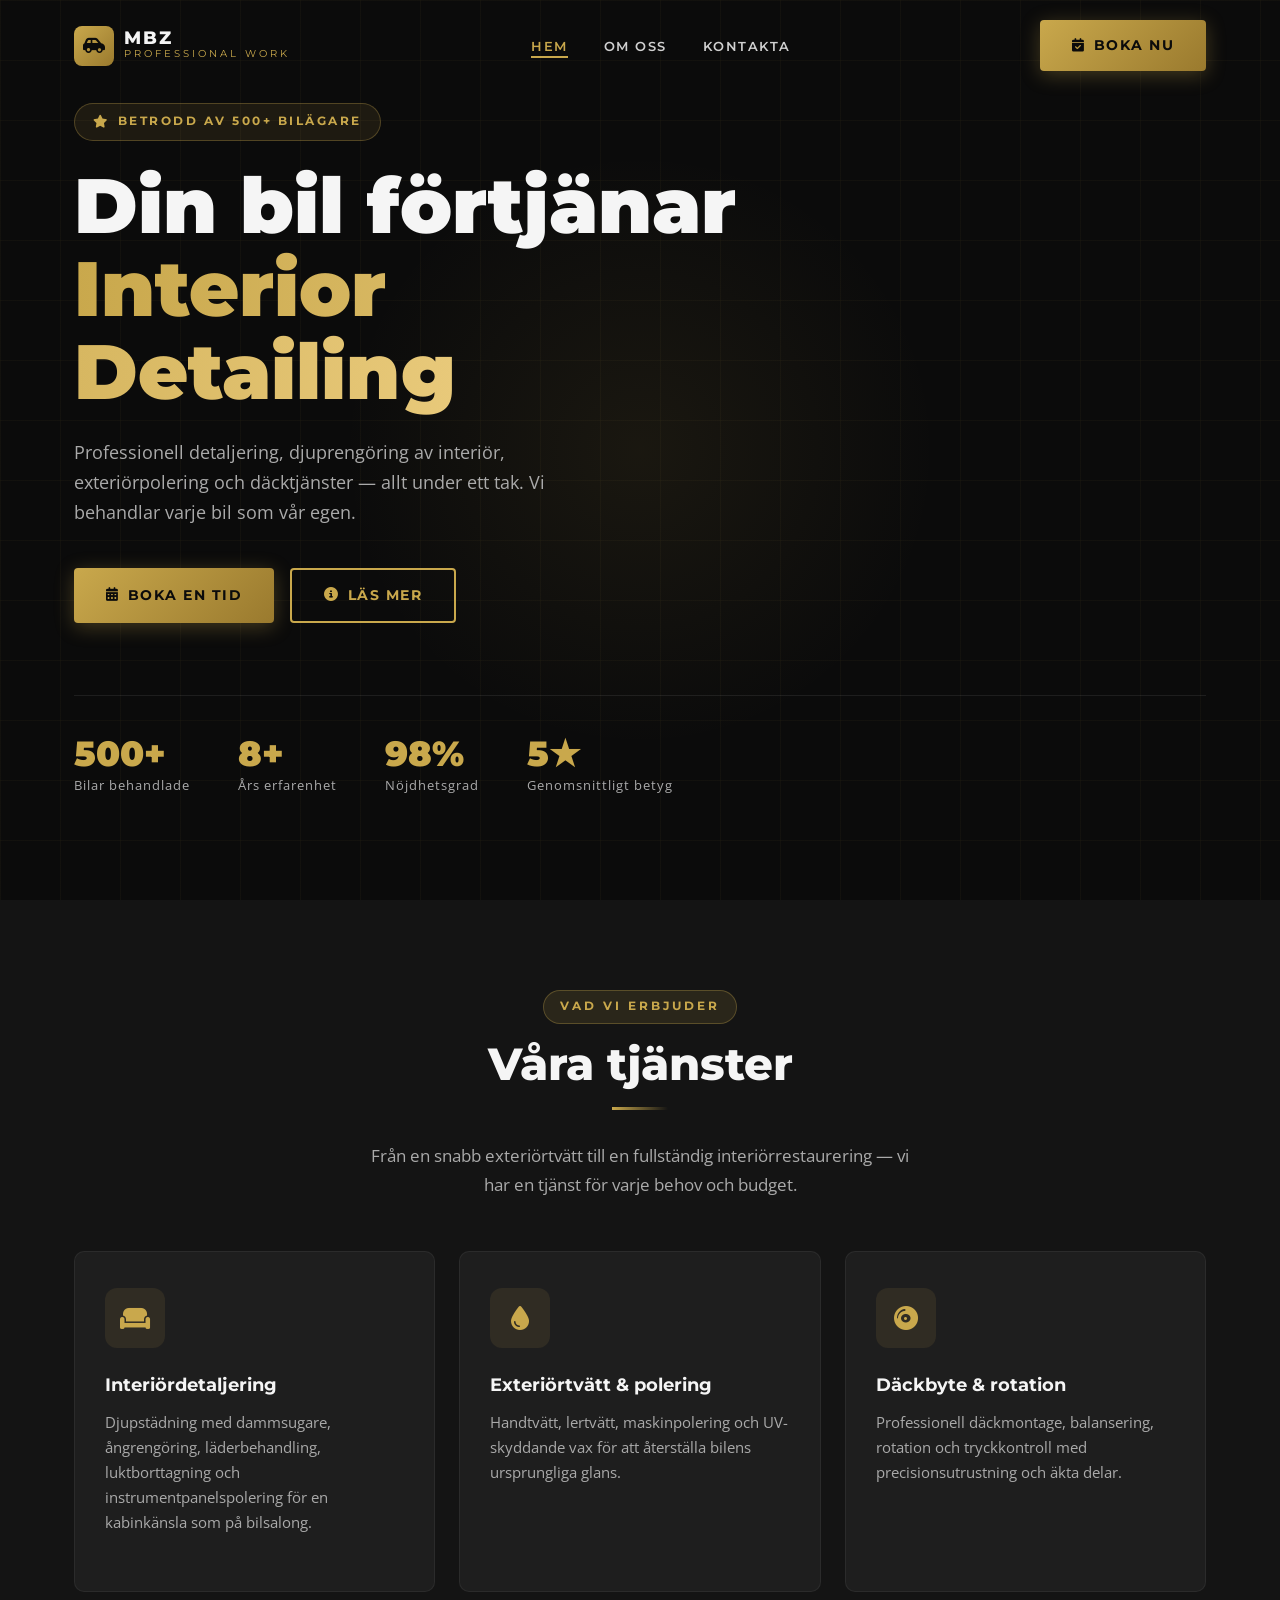
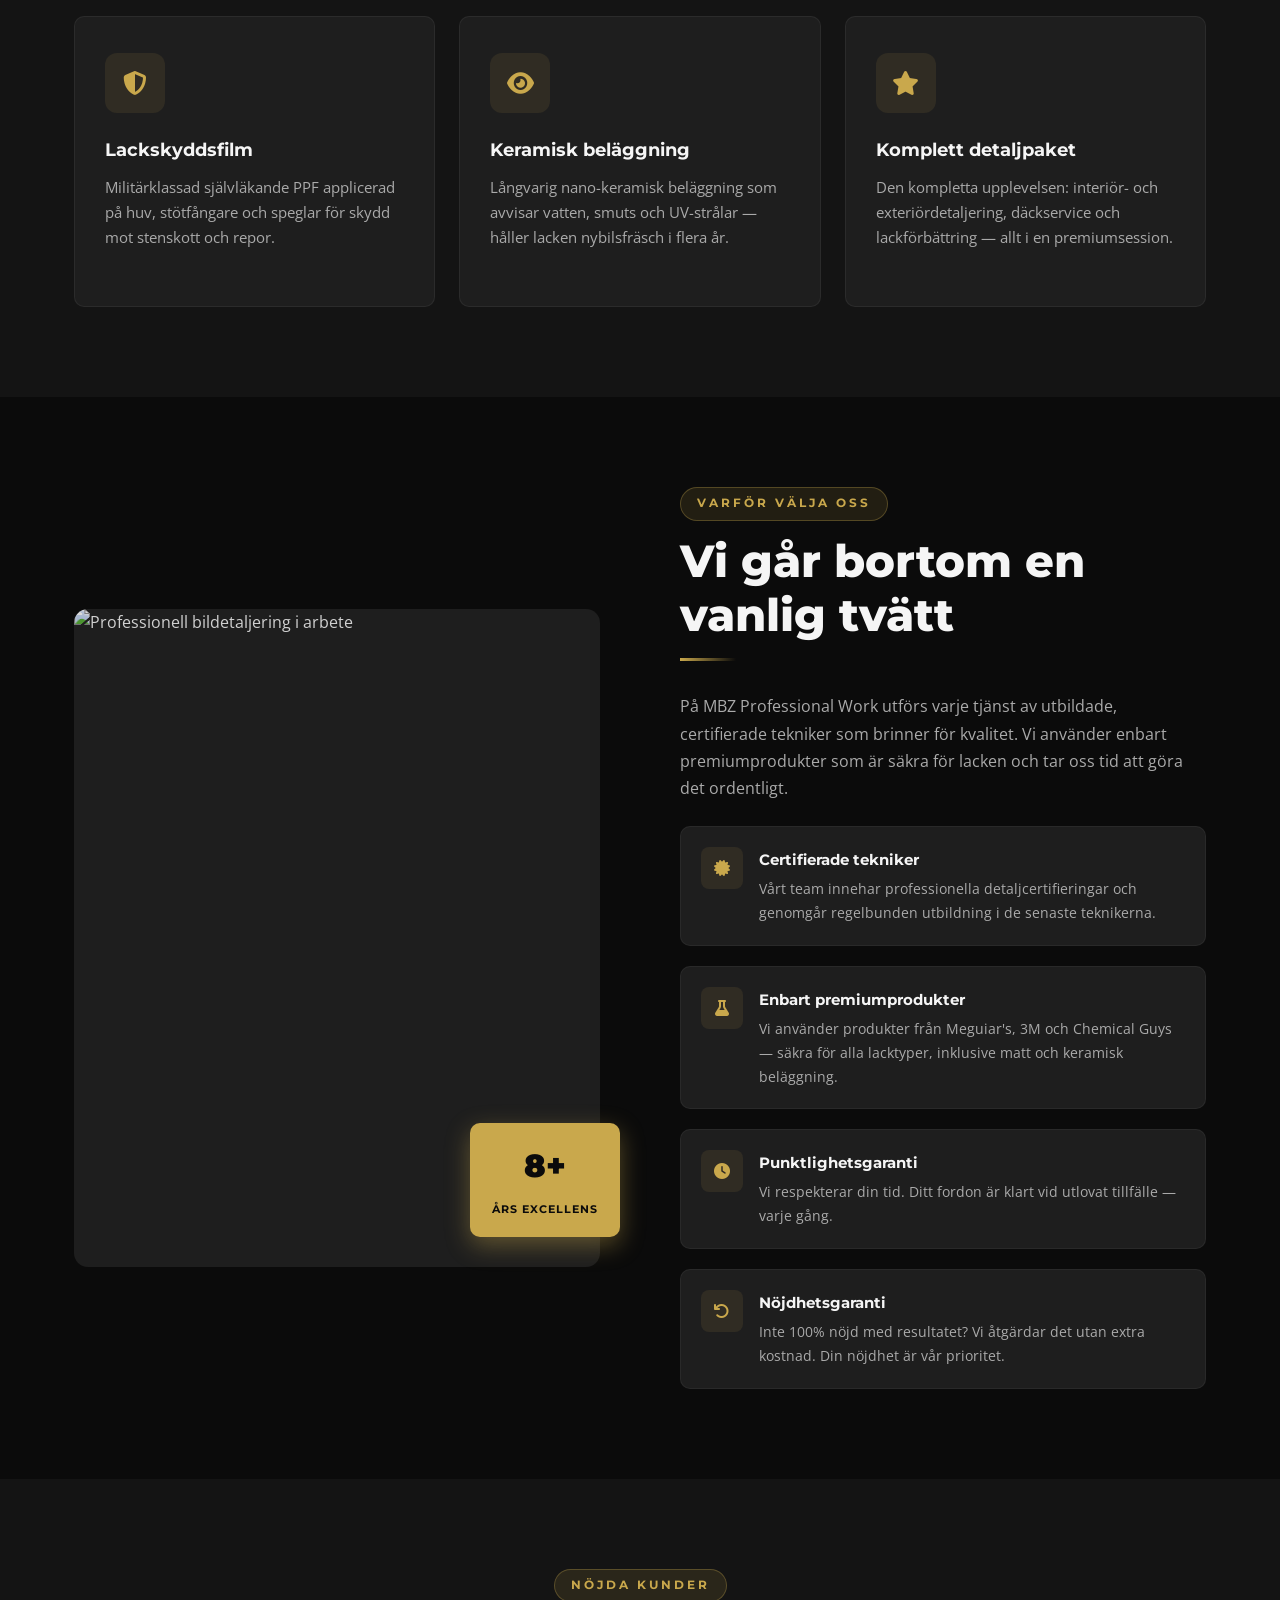
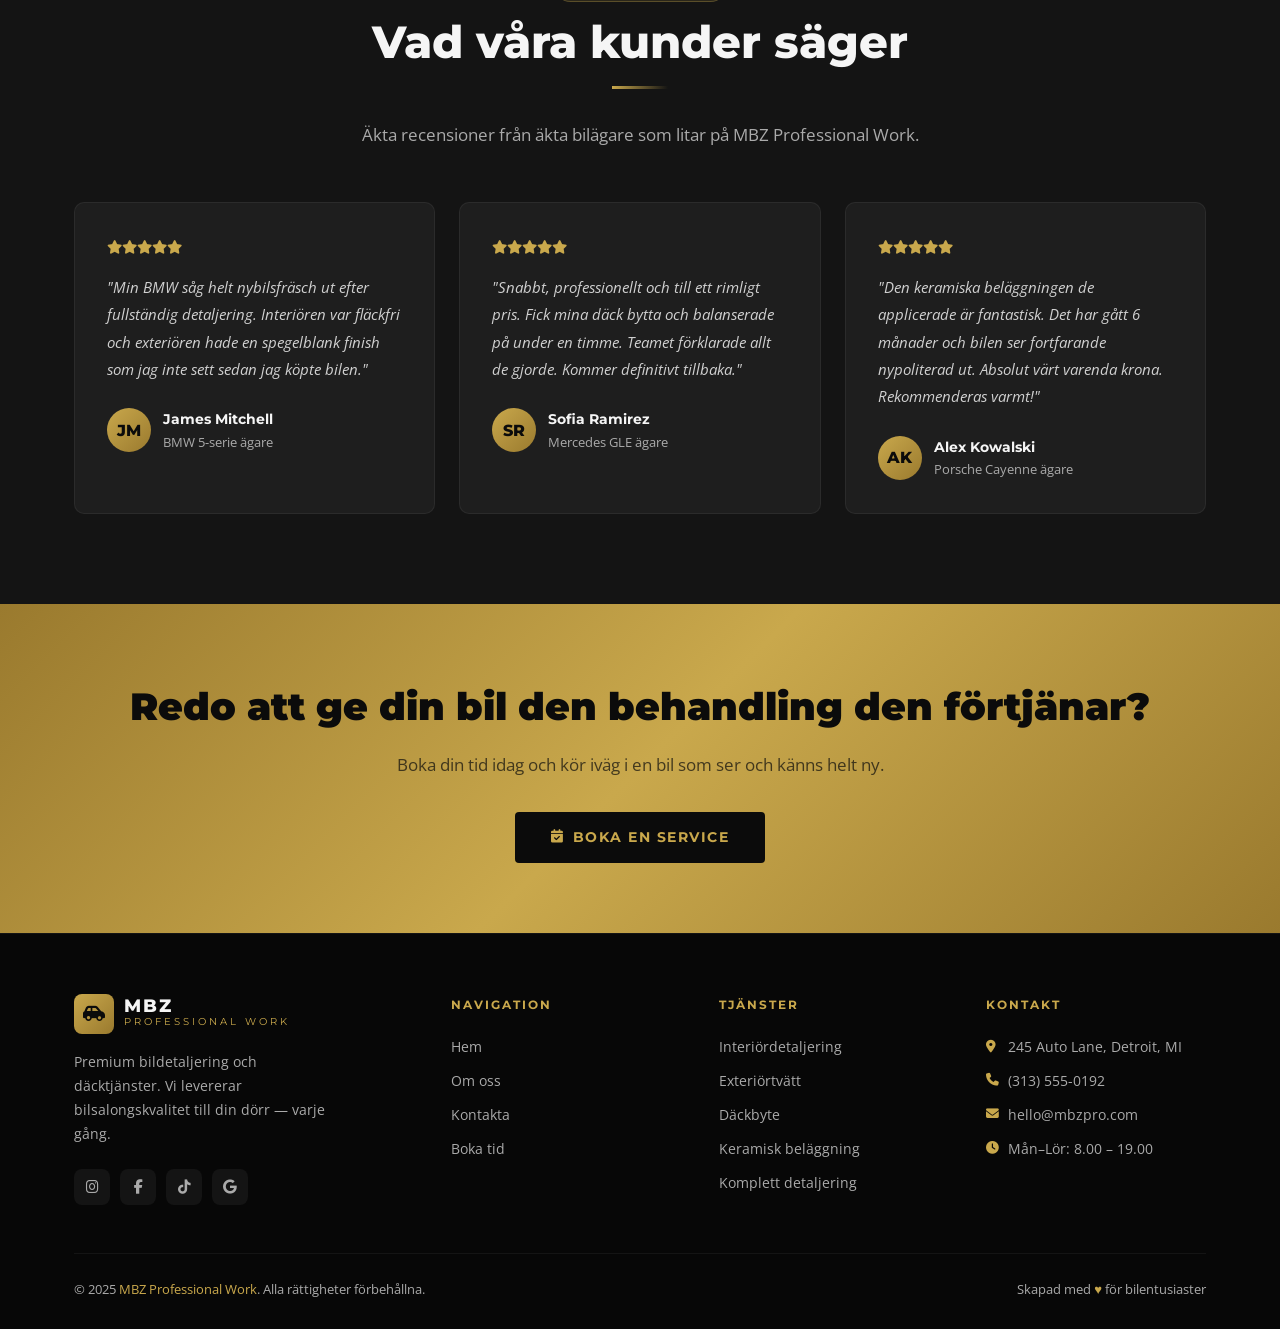
==== index.html @ b79a1d9e "Add files via upload" ====
<!DOCTYPE html>
<html lang="sv">
<head>
  <meta charset="UTF-8" />
  <meta name="viewport" content="width=device-width, initial-scale=1.0" />
  <meta name="description" content="MBZ Professional Work — Premium bildetaljering, interiörrengöring, exteriörtvätt och däckbytestjänster." />
  <title>MBZ Professional Work | Premium Bildetaljering</title>

  <!-- Google Fonts -->
  <link rel="preconnect" href="https://fonts.googleapis.com" />
  <link rel="preconnect" href="https://fonts.gstatic.com" crossorigin />
  <link href="https://fonts.googleapis.com/css2?family=Montserrat:wght@400;600;700;800;900&family=Open+Sans:ital,wght@0,400;0,600;1,400&display=swap" rel="stylesheet" />

  <!-- Font Awesome -->
  <link rel="stylesheet" href="https://cdnjs.cloudflare.com/ajax/libs/font-awesome/6.5.1/css/all.min.css" />

  <!-- AOS -->
  <link rel="stylesheet" href="https://cdnjs.cloudflare.com/ajax/libs/aos/2.3.4/aos.css" />

  <!-- Stylesheet -->
  <link rel="stylesheet" href="styles.css" />
</head>
<body>

  <!-- ===== NAVBAR ===== -->
  <nav id="navbar">
    <div class="container nav-inner">
      <a href="index.html" class="nav-logo">
        <div class="logo-icon"><i class="fas fa-car-side"></i></div>
        <div class="logo-text">
          <span>MBZ</span>
          <span>Professional Work</span>
        </div>
      </a>

      <ul class="nav-links">
        <li><a href="index.html" class="active">Hem</a></li>
        <li><a href="about.html">Om oss</a></li>
        <li><a href="contact.html">Kontakta</a></li>
      </ul>

      <a href="contact.html" class="btn btn-gold nav-cta">
        <i class="fas fa-calendar-check"></i> Boka nu
      </a>

      <button class="hamburger" id="hamburger" aria-label="Meny">
        <span></span><span></span><span></span>
      </button>
    </div>
  </nav>

  <!-- Mobile Menu -->
  <div class="mobile-menu" id="mobileMenu">
    <a href="index.html">Hem</a>
    <a href="about.html">Om oss</a>
    <a href="contact.html">Kontakta</a>
    <a href="contact.html" class="btn btn-gold">Boka nu</a>
  </div>

  <!-- ===== HERO ===== -->
  <section class="hero">
    <div class="hero-bg"></div>
    <div class="hero-grid-overlay"></div>
    <div class="hero-glow"></div>

    <div class="container" style="width:100%;">
      <div class="hero-content" data-aos="fade-right">
        <div class="hero-badge">
          <i class="fas fa-star"></i> Betrodd av 500+ bilägare
        </div>

        <h1 class="hero-title">
          Din bil förtjänar<br>
          <span class="line2" id="heroTyped">Premiumvård</span>
        </h1>

        <p class="hero-sub">
          Professionell detaljering, djuprengöring av interiör, exteriörpolering och däcktjänster — allt under ett tak. Vi behandlar varje bil som vår egen.
        </p>

        <div class="hero-btns">
          <a href="contact.html" class="btn btn-gold">
            <i class="fas fa-calendar-alt"></i> Boka en tid
          </a>
          <a href="about.html" class="btn btn-outline">
            <i class="fas fa-info-circle"></i> Läs mer
          </a>
        </div>
      </div>

      <div class="hero-stats" data-aos="fade-up" data-aos-delay="200">
        <div class="stat-item">
          <div class="stat-num">
            <span data-count="500" data-suffix="+">0</span>
          </div>
          <div class="stat-label">Bilar behandlade</div>
        </div>
        <div class="stat-item">
          <div class="stat-num">
            <span data-count="8" data-suffix="+">0</span>
          </div>
          <div class="stat-label">Års erfarenhet</div>
        </div>
        <div class="stat-item">
          <div class="stat-num">
            <span data-count="98" data-suffix="%">0</span>
          </div>
          <div class="stat-label">Nöjdhetsgrad</div>
        </div>
        <div class="stat-item">
          <div class="stat-num">
            <span data-count="5" data-suffix="★">0</span>
          </div>
          <div class="stat-label">Genomsnittligt betyg</div>
        </div>
      </div>
    </div>
  </section>

  <!-- ===== SERVICES ===== -->
  <section class="services section-pad">
    <div class="container">
      <div class="text-center" data-aos="fade-up">
        <div class="section-tag">Vad vi erbjuder</div>
        <h2 class="section-title">Våra tjänster</h2>
        <div class="divider center"></div>
        <p class="section-sub">Från en snabb exteriörtvätt till en fullständig interiörrestaurering — vi har en tjänst för varje behov och budget.</p>
      </div>

      <div class="services-grid">
        <div class="service-card" data-aos="fade-up">
          <div class="service-icon"><i class="fas fa-couch"></i></div>
          <h3>Interiördetaljering</h3>
          <p>Djupstädning med dammsugare, ångrengöring, läderbehandling, luktborttagning och instrumentpanelspolering för en kabinkänsla som på bilsalong.</p>
        </div>

        <div class="service-card" data-aos="fade-up" data-aos-delay="80">
          <div class="service-icon"><i class="fas fa-tint"></i></div>
          <h3>Exteriörtvätt & polering</h3>
          <p>Handtvätt, lertvätt, maskinpolering och UV-skyddande vax för att återställa bilens ursprungliga glans.</p>
        </div>

        <div class="service-card" data-aos="fade-up" data-aos-delay="160">
          <div class="service-icon"><i class="fas fa-compact-disc"></i></div>
          <h3>Däckbyte & rotation</h3>
          <p>Professionell däckmontage, balansering, rotation och tryckkontroll med precisionsutrustning och äkta delar.</p>
        </div>

        <div class="service-card" data-aos="fade-up" data-aos-delay="0">
          <div class="service-icon"><i class="fas fa-shield-alt"></i></div>
          <h3>Lackskyddsfilm</h3>
          <p>Militärklassad självläkande PPF applicerad på huv, stötfångare och speglar för skydd mot stenskott och repor.</p>
        </div>

        <div class="service-card" data-aos="fade-up" data-aos-delay="80">
          <div class="service-icon"><i class="fas fa-eye"></i></div>
          <h3>Keramisk beläggning</h3>
          <p>Långvarig nano-keramisk beläggning som avvisar vatten, smuts och UV-strålar — håller lacken nybilsfräsch i flera år.</p>
        </div>

        <div class="service-card" data-aos="fade-up" data-aos-delay="160">
          <div class="service-icon"><i class="fas fa-star"></i></div>
          <h3>Komplett detaljpaket</h3>
          <p>Den kompletta upplevelsen: interiör- och exteriördetaljering, däckservice och lackförbättring — allt i en premiumsession.</p>
        </div>
      </div>
    </div>
  </section>

  <!-- ===== WHY CHOOSE US ===== -->
  <section class="why-us section-pad">
    <div class="container">
      <div class="why-grid">
        <div class="why-visual" data-aos="fade-right">
          <div class="why-img-box">
            <img
              src="https://images.unsplash.com/photo-1558618666-fcd25c85cd64?w=800&q=80"
              alt="Professionell bildetaljering i arbete"
              loading="lazy"
            />
          </div>
          <div class="why-badge-float">
            <strong>8+</strong>
            <span>Års excellens</span>
          </div>
        </div>

        <div data-aos="fade-left">
          <div class="section-tag">Varför välja oss</div>
          <h2 class="section-title">Vi går bortom en vanlig tvätt</h2>
          <div class="divider"></div>
          <p style="color:var(--gray); margin-bottom: 8px;">
            På MBZ Professional Work utförs varje tjänst av utbildade, certifierade tekniker som brinner för kvalitet. Vi använder enbart premiumprodukter som är säkra för lacken och tar oss tid att göra det ordentligt.
          </p>

          <div class="why-features">
            <div class="why-feature">
              <div class="why-feature-icon"><i class="fas fa-certificate"></i></div>
              <div>
                <h4>Certifierade tekniker</h4>
                <p>Vårt team innehar professionella detaljcertifieringar och genomgår regelbunden utbildning i de senaste teknikerna.</p>
              </div>
            </div>
            <div class="why-feature">
              <div class="why-feature-icon"><i class="fas fa-flask"></i></div>
              <div>
                <h4>Enbart premiumprodukter</h4>
                <p>Vi använder produkter från Meguiar's, 3M och Chemical Guys — säkra för alla lacktyper, inklusive matt och keramisk beläggning.</p>
              </div>
            </div>
            <div class="why-feature">
              <div class="why-feature-icon"><i class="fas fa-clock"></i></div>
              <div>
                <h4>Punktlighetsgaranti</h4>
                <p>Vi respekterar din tid. Ditt fordon är klart vid utlovat tillfälle — varje gång.</p>
              </div>
            </div>
            <div class="why-feature">
              <div class="why-feature-icon"><i class="fas fa-undo"></i></div>
              <div>
                <h4>Nöjdhetsgaranti</h4>
                <p>Inte 100% nöjd med resultatet? Vi åtgärdar det utan extra kostnad. Din nöjdhet är vår prioritet.</p>
              </div>
            </div>
          </div>
        </div>
      </div>
    </div>
  </section>

  <!-- ===== TESTIMONIALS ===== -->
  <section class="testimonials section-pad">
    <div class="container">
      <div class="text-center" data-aos="fade-up">
        <div class="section-tag">Nöjda kunder</div>
        <h2 class="section-title">Vad våra kunder säger</h2>
        <div class="divider center"></div>
        <p class="section-sub">Äkta recensioner från äkta bilägare som litar på MBZ Professional Work.</p>
      </div>

      <div class="testi-grid">
        <div class="testi-card">
          <div class="testi-stars">
            <i class="fas fa-star"></i><i class="fas fa-star"></i><i class="fas fa-star"></i><i class="fas fa-star"></i><i class="fas fa-star"></i>
          </div>
          <p class="testi-text">"Min BMW såg helt nybilsfräsch ut efter fullständig detaljering. Interiören var fläckfri och exteriören hade en spegelblank finish som jag inte sett sedan jag köpte bilen."</p>
          <div class="testi-author">
            <div class="testi-avatar">JM</div>
            <div>
              <div class="testi-name">James Mitchell</div>
              <div class="testi-role">BMW 5-serie ägare</div>
            </div>
          </div>
        </div>

        <div class="testi-card">
          <div class="testi-stars">
            <i class="fas fa-star"></i><i class="fas fa-star"></i><i class="fas fa-star"></i><i class="fas fa-star"></i><i class="fas fa-star"></i>
          </div>
          <p class="testi-text">"Snabbt, professionellt och till ett rimligt pris. Fick mina däck bytta och balanserade på under en timme. Teamet förklarade allt de gjorde. Kommer definitivt tillbaka."</p>
          <div class="testi-author">
            <div class="testi-avatar">SR</div>
            <div>
              <div class="testi-name">Sofia Ramirez</div>
              <div class="testi-role">Mercedes GLE ägare</div>
            </div>
          </div>
        </div>

        <div class="testi-card">
          <div class="testi-stars">
            <i class="fas fa-star"></i><i class="fas fa-star"></i><i class="fas fa-star"></i><i class="fas fa-star"></i><i class="fas fa-star"></i>
          </div>
          <p class="testi-text">"Den keramiska beläggningen de applicerade är fantastisk. Det har gått 6 månader och bilen ser fortfarande nypoliterad ut. Absolut värt varenda krona. Rekommenderas varmt!"</p>
          <div class="testi-author">
            <div class="testi-avatar">AK</div>
            <div>
              <div class="testi-name">Alex Kowalski</div>
              <div class="testi-role">Porsche Cayenne ägare</div>
            </div>
          </div>
        </div>
      </div>
    </div>
  </section>

  <!-- ===== CTA BANNER ===== -->
  <section class="cta-banner" data-aos="fade-up">
    <div class="container">
      <h2>Redo att ge din bil den behandling den förtjänar?</h2>
      <p>Boka din tid idag och kör iväg i en bil som ser och känns helt ny.</p>
      <a href="contact.html" class="btn-dark">
        <i class="fas fa-calendar-check"></i> Boka en service
      </a>
    </div>
  </section>

  <!-- ===== FOOTER ===== -->
  <footer>
    <div class="container">
      <div class="footer-grid">
        <div class="footer-brand">
          <a href="index.html" class="nav-logo" style="display:inline-flex;">
            <div class="logo-icon"><i class="fas fa-car-side"></i></div>
            <div class="logo-text">
              <span>MBZ</span>
              <span>Professional Work</span>
            </div>
          </a>
          <p>Premium bildetaljering och däcktjänster. Vi levererar bilsalongskvalitet till din dörr — varje gång.</p>
          <div class="footer-social">
            <a href="#"><i class="fab fa-instagram"></i></a>
            <a href="#"><i class="fab fa-facebook-f"></i></a>
            <a href="#"><i class="fab fa-tiktok"></i></a>
            <a href="#"><i class="fab fa-google"></i></a>
          </div>
        </div>

        <div class="footer-col">
          <h4>Navigation</h4>
          <ul>
            <li><a href="index.html">Hem</a></li>
            <li><a href="about.html">Om oss</a></li>
            <li><a href="contact.html">Kontakta</a></li>
            <li><a href="contact.html">Boka tid</a></li>
          </ul>
        </div>

        <div class="footer-col">
          <h4>Tjänster</h4>
          <ul>
            <li><a href="contact.html">Interiördetaljering</a></li>
            <li><a href="contact.html">Exteriörtvätt</a></li>
            <li><a href="contact.html">Däckbyte</a></li>
            <li><a href="contact.html">Keramisk beläggning</a></li>
            <li><a href="contact.html">Komplett detaljering</a></li>
          </ul>
        </div>

        <div class="footer-col">
          <h4>Kontakt</h4>
          <ul>
            <li><i class="fas fa-map-marker-alt"></i> 245 Auto Lane, Detroit, MI</li>
            <li><i class="fas fa-phone"></i> (313) 555-0192</li>
            <li><i class="fas fa-envelope"></i> hello@mbzpro.com</li>
            <li><i class="fas fa-clock"></i> Mån–Lör: 8.00 – 19.00</li>
          </ul>
        </div>
      </div>

      <div class="footer-bottom">
        <p>&copy; 2025 <span>MBZ Professional Work</span>. Alla rättigheter förbehållna.</p>
        <p>Skapad med <span>♥</span> för bilentusiaster</p>
      </div>
    </div>
  </footer>

  <!-- Scroll Top Button -->
  <button id="scrollTop" aria-label="Scrolla till toppen">
    <i class="fas fa-chevron-up"></i>
  </button>

  <!-- AOS -->
  <script src="https://cdnjs.cloudflare.com/ajax/libs/aos/2.3.4/aos.min.js"></script>
  <script>AOS.init({ once: true, offset: 60, duration: 700 });</script>
  <script src="main.js"></script>
</body>
</html>
---- styles.css ----
/* ===== ROOT VARIABLES ===== */
:root {
  --gold: #c9a84c;
  --gold-light: #e8c97a;
  --gold-dark: #9a7a2e;
  --dark: #0b0b0b;
  --dark-2: #141414;
  --dark-3: #1e1e1e;
  --dark-4: #2a2a2a;
  --white: #f5f5f5;
  --gray: #aaaaaa;
  --gray-light: #d0d0d0;
  --font-heading: 'Montserrat', sans-serif;
  --font-body: 'Open Sans', sans-serif;
  --transition: 0.3s ease;
  --shadow: 0 8px 32px rgba(0,0,0,0.5);
  --radius: 10px;
}

/* ===== RESET & BASE ===== */
*, *::before, *::after { box-sizing: border-box; margin: 0; padding: 0; }

html { scroll-behavior: smooth; }

body {
  background: var(--dark);
  color: var(--white);
  font-family: var(--font-body);
  font-size: 16px;
  line-height: 1.7;
  overflow-x: hidden;
}

a { text-decoration: none; color: inherit; }
ul { list-style: none; }
img { max-width: 100%; display: block; }

/* ===== SCROLLBAR ===== */
::-webkit-scrollbar { width: 6px; }
::-webkit-scrollbar-track { background: var(--dark); }
::-webkit-scrollbar-thumb { background: var(--gold); border-radius: 3px; }

/* ===== UTILITY ===== */
.container { max-width: 1180px; margin: 0 auto; padding: 0 24px; }
.section-pad { padding: 90px 0; }
.gold { color: var(--gold); }
.text-center { text-align: center; }

.section-tag {
  display: inline-block;
  background: rgba(201,168,76,0.12);
  color: var(--gold);
  font-family: var(--font-heading);
  font-size: 0.72rem;
  font-weight: 700;
  letter-spacing: 3px;
  text-transform: uppercase;
  padding: 6px 16px;
  border-radius: 50px;
  border: 1px solid rgba(201,168,76,0.3);
  margin-bottom: 14px;
}

.section-title {
  font-family: var(--font-heading);
  font-size: clamp(1.8rem, 3.5vw, 2.8rem);
  font-weight: 800;
  line-height: 1.2;
  margin-bottom: 16px;
}

.section-sub {
  color: var(--gray);
  font-size: 1.05rem;
  max-width: 560px;
  margin: 0 auto 52px;
}

.divider {
  width: 56px;
  height: 3px;
  background: linear-gradient(90deg, var(--gold), transparent);
  margin: 16px 0 32px;
}
.divider.center { margin: 16px auto 32px; }

/* ===== BUTTONS ===== */
.btn {
  display: inline-flex;
  align-items: center;
  gap: 8px;
  font-family: var(--font-heading);
  font-weight: 700;
  font-size: 0.85rem;
  letter-spacing: 1.5px;
  text-transform: uppercase;
  padding: 14px 32px;
  border-radius: 4px;
  border: none;
  cursor: pointer;
  transition: all var(--transition);
}

.btn-gold {
  background: linear-gradient(135deg, var(--gold), var(--gold-dark));
  color: var(--dark);
  box-shadow: 0 4px 20px rgba(201,168,76,0.3);
}
.btn-gold:hover {
  background: linear-gradient(135deg, var(--gold-light), var(--gold));
  box-shadow: 0 6px 28px rgba(201,168,76,0.5);
  transform: translateY(-2px);
}

.btn-outline {
  background: transparent;
  color: var(--gold);
  border: 2px solid var(--gold);
}
.btn-outline:hover {
  background: var(--gold);
  color: var(--dark);
  transform: translateY(-2px);
}

/* ===== NAVBAR ===== */
#navbar {
  position: fixed;
  top: 0; left: 0; right: 0;
  z-index: 1000;
  padding: 20px 0;
  transition: all var(--transition);
}

#navbar.scrolled {
  background: rgba(11,11,11,0.97);
  padding: 12px 0;
  box-shadow: 0 2px 30px rgba(0,0,0,0.7);
  backdrop-filter: blur(12px);
}

.nav-inner {
  display: flex;
  align-items: center;
  justify-content: space-between;
}

.nav-logo {
  display: flex;
  align-items: center;
  gap: 10px;
  font-family: var(--font-heading);
}

.logo-icon {
  width: 40px;
  height: 40px;
  background: linear-gradient(135deg, var(--gold), var(--gold-dark));
  border-radius: 8px;
  display: flex;
  align-items: center;
  justify-content: center;
  font-size: 1.1rem;
  color: var(--dark);
}

.logo-text span:first-child {
  display: block;
  font-size: 1.1rem;
  font-weight: 800;
  letter-spacing: 2px;
  color: var(--white);
  line-height: 1;
}

.logo-text span:last-child {
  display: block;
  font-size: 0.6rem;
  letter-spacing: 3px;
  color: var(--gold);
  text-transform: uppercase;
}

.nav-links {
  display: flex;
  align-items: center;
  gap: 36px;
}

.nav-links a {
  font-family: var(--font-heading);
  font-size: 0.8rem;
  font-weight: 600;
  letter-spacing: 1.5px;
  text-transform: uppercase;
  color: var(--gray-light);
  position: relative;
  transition: color var(--transition);
}

.nav-links a::after {
  content: '';
  position: absolute;
  bottom: -4px; left: 0;
  width: 0; height: 2px;
  background: var(--gold);
  transition: width var(--transition);
}

.nav-links a:hover, .nav-links a.active { color: var(--gold); }
.nav-links a:hover::after, .nav-links a.active::after { width: 100%; }

.nav-cta { margin-left: 8px; }

.hamburger {
  display: none;
  flex-direction: column;
  gap: 5px;
  cursor: pointer;
  padding: 4px;
  background: none;
  border: none;
}
.hamburger span {
  display: block;
  width: 24px; height: 2px;
  background: var(--white);
  border-radius: 2px;
  transition: all var(--transition);
}
.hamburger.open span:nth-child(1) { transform: rotate(45deg) translate(5px,5px); }
.hamburger.open span:nth-child(2) { opacity: 0; }
.hamburger.open span:nth-child(3) { transform: rotate(-45deg) translate(5px,-5px); }

.mobile-menu {
  display: none;
  position: fixed;
  top: 0; left: 0; right: 0; bottom: 0;
  background: rgba(11,11,11,0.98);
  z-index: 999;
  flex-direction: column;
  align-items: center;
  justify-content: center;
  gap: 40px;
}
.mobile-menu.open { display: flex; }
.mobile-menu a {
  font-family: var(--font-heading);
  font-size: 1.6rem;
  font-weight: 700;
  letter-spacing: 3px;
  text-transform: uppercase;
  color: var(--white);
  transition: color var(--transition);
}
.mobile-menu a:hover { color: var(--gold); }

/* ===== HERO ===== */
.hero {
  position: relative;
  min-height: 100vh;
  display: flex;
  align-items: center;
  overflow: hidden;
}

.hero-bg {
  position: absolute;
  inset: 0;
  background:
    linear-gradient(135deg, rgba(11,11,11,0.97) 0%, rgba(11,11,11,0.7) 60%, rgba(11,11,11,0.85) 100%),
    url('https://images.unsplash.com/photo-1607860108855-64acf2078ed9?w=1600&q=80') center/cover no-repeat;
}

.hero-grid-overlay {
  position: absolute;
  inset: 0;
  background-image:
    linear-gradient(rgba(201,168,76,0.04) 1px, transparent 1px),
    linear-gradient(90deg, rgba(201,168,76,0.04) 1px, transparent 1px);
  background-size: 60px 60px;
}

.hero-glow {
  position: absolute;
  width: 600px; height: 600px;
  background: radial-gradient(circle, rgba(201,168,76,0.08) 0%, transparent 70%);
  top: 50%; left: 50%;
  transform: translate(-50%, -50%);
  pointer-events: none;
}

.hero-content {
  position: relative;
  z-index: 2;
  max-width: 700px;
}

.hero-badge {
  display: inline-flex;
  align-items: center;
  gap: 8px;
  background: rgba(201,168,76,0.1);
  border: 1px solid rgba(201,168,76,0.3);
  color: var(--gold);
  font-family: var(--font-heading);
  font-size: 0.72rem;
  font-weight: 700;
  letter-spacing: 2.5px;
  text-transform: uppercase;
  padding: 8px 18px;
  border-radius: 50px;
  margin-bottom: 24px;
}

.hero-badge i { font-size: 0.8rem; }

.hero-title {
  font-family: var(--font-heading);
  font-size: clamp(2.4rem, 6vw, 5rem);
  font-weight: 900;
  line-height: 1.08;
  margin-bottom: 24px;
}

.hero-title .line2 {
  background: linear-gradient(90deg, var(--gold), var(--gold-light));
  -webkit-background-clip: text;
  -webkit-text-fill-color: transparent;
  background-clip: text;
}

.hero-sub {
  color: var(--gray);
  font-size: 1.1rem;
  max-width: 520px;
  margin-bottom: 40px;
}

.hero-btns { display: flex; gap: 16px; flex-wrap: wrap; }

.hero-stats {
  position: relative;
  z-index: 2;
  display: flex;
  gap: 48px;
  margin-top: 72px;
  padding-top: 40px;
  border-top: 1px solid rgba(255,255,255,0.08);
}

.stat-item { }
.stat-num {
  font-family: var(--font-heading);
  font-size: 2.2rem;
  font-weight: 900;
  color: var(--gold);
  line-height: 1;
}
.stat-label {
  font-size: 0.8rem;
  color: var(--gray);
  letter-spacing: 1px;
  margin-top: 4px;
}

/* ===== SERVICES ===== */
.services { background: var(--dark-2); }

.services-grid {
  display: grid;
  grid-template-columns: repeat(auto-fit, minmax(280px, 1fr));
  gap: 24px;
}

.service-card {
  background: var(--dark-3);
  border: 1px solid rgba(255,255,255,0.06);
  border-radius: var(--radius);
  padding: 36px 30px;
  transition: all var(--transition);
  position: relative;
  overflow: hidden;
  cursor: default;
}

.service-card::before {
  content: '';
  position: absolute;
  bottom: 0; left: 0; right: 0;
  height: 3px;
  background: linear-gradient(90deg, var(--gold), transparent);
  transform: scaleX(0);
  transform-origin: left;
  transition: transform var(--transition);
}

.service-card:hover {
  border-color: rgba(201,168,76,0.25);
  transform: translateY(-6px);
  box-shadow: 0 20px 50px rgba(0,0,0,0.4);
}

.service-card:hover::before { transform: scaleX(1); }

.service-icon {
  width: 60px; height: 60px;
  background: rgba(201,168,76,0.1);
  border-radius: 12px;
  display: flex; align-items: center; justify-content: center;
  font-size: 1.5rem;
  color: var(--gold);
  margin-bottom: 22px;
  transition: all var(--transition);
}

.service-card:hover .service-icon {
  background: var(--gold);
  color: var(--dark);
}

.service-card h3 {
  font-family: var(--font-heading);
  font-size: 1.1rem;
  font-weight: 700;
  margin-bottom: 10px;
}

.service-card p { color: var(--gray); font-size: 0.92rem; margin-bottom: 20px; }

.service-price {
  font-family: var(--font-heading);
  font-size: 0.85rem;
  font-weight: 700;
  color: var(--gold);
  letter-spacing: 1px;
}

/* ===== WHY US ===== */
.why-us { background: var(--dark); }

.why-grid {
  display: grid;
  grid-template-columns: 1fr 1fr;
  gap: 80px;
  align-items: center;
}

.why-visual {
  position: relative;
}

.why-img-box {
  width: 100%;
  aspect-ratio: 4/5;
  border-radius: 14px;
  overflow: hidden;
  background: var(--dark-3);
  position: relative;
}

.why-img-box img {
  width: 100%; height: 100%;
  object-fit: cover;
  filter: brightness(0.85);
  transition: transform 0.6s ease;
}

.why-img-box:hover img { transform: scale(1.04); }

.why-badge-float {
  position: absolute;
  bottom: 30px; right: -20px;
  background: var(--gold);
  color: var(--dark);
  padding: 16px 22px;
  border-radius: 10px;
  text-align: center;
  box-shadow: 0 8px 24px rgba(201,168,76,0.4);
  font-family: var(--font-heading);
}
.why-badge-float strong { display: block; font-size: 2rem; font-weight: 900; }
.why-badge-float span { font-size: 0.7rem; font-weight: 700; letter-spacing: 1px; text-transform: uppercase; }

.why-features { display: flex; flex-direction: column; gap: 20px; margin-top: 24px; }

.why-feature {
  display: flex;
  gap: 16px;
  align-items: flex-start;
  padding: 20px;
  background: var(--dark-3);
  border-radius: var(--radius);
  border: 1px solid rgba(255,255,255,0.05);
  transition: border-color var(--transition);
}
.why-feature:hover { border-color: rgba(201,168,76,0.2); }

.why-feature-icon {
  width: 42px; height: 42px; flex-shrink: 0;
  background: rgba(201,168,76,0.1);
  border-radius: 8px;
  display: flex; align-items: center; justify-content: center;
  color: var(--gold);
  font-size: 1rem;
}

.why-feature h4 {
  font-family: var(--font-heading);
  font-size: 0.95rem;
  font-weight: 700;
  margin-bottom: 4px;
}

.why-feature p { color: var(--gray); font-size: 0.88rem; }

/* ===== TESTIMONIALS ===== */
.testimonials { background: var(--dark-2); }

.testi-grid {
  display: grid;
  grid-template-columns: repeat(auto-fit, minmax(300px, 1fr));
  gap: 24px;
}

.testi-card {
  background: var(--dark-3);
  border: 1px solid rgba(255,255,255,0.06);
  border-radius: var(--radius);
  padding: 32px;
  transition: all var(--transition);
}

.testi-card:hover {
  border-color: rgba(201,168,76,0.2);
  transform: translateY(-4px);
}

.testi-stars { color: var(--gold); font-size: 0.85rem; margin-bottom: 16px; }

.testi-text {
  color: var(--gray-light);
  font-size: 0.95rem;
  font-style: italic;
  margin-bottom: 24px;
  line-height: 1.8;
}

.testi-author {
  display: flex;
  align-items: center;
  gap: 12px;
}

.testi-avatar {
  width: 44px; height: 44px;
  border-radius: 50%;
  background: linear-gradient(135deg, var(--gold), var(--gold-dark));
  display: flex; align-items: center; justify-content: center;
  font-family: var(--font-heading);
  font-weight: 800;
  font-size: 1rem;
  color: var(--dark);
  flex-shrink: 0;
}

.testi-name {
  font-family: var(--font-heading);
  font-weight: 700;
  font-size: 0.9rem;
}
.testi-role { color: var(--gray); font-size: 0.8rem; }

/* ===== CTA BANNER ===== */
.cta-banner {
  background: linear-gradient(135deg, var(--gold-dark) 0%, var(--gold) 50%, var(--gold-dark) 100%);
  padding: 70px 0;
  text-align: center;
}

.cta-banner h2 {
  font-family: var(--font-heading);
  font-size: clamp(1.6rem, 3vw, 2.4rem);
  font-weight: 900;
  color: var(--dark);
  margin-bottom: 12px;
}

.cta-banner p { color: rgba(11,11,11,0.7); margin-bottom: 32px; font-size: 1.05rem; }

.btn-dark {
  background: var(--dark);
  color: var(--gold);
  font-family: var(--font-heading);
  font-weight: 700;
  font-size: 0.85rem;
  letter-spacing: 1.5px;
  text-transform: uppercase;
  padding: 14px 36px;
  border-radius: 4px;
  border: none;
  cursor: pointer;
  transition: all var(--transition);
  display: inline-flex;
  align-items: center;
  gap: 8px;
}
.btn-dark:hover { background: rgba(11,11,11,0.85); transform: translateY(-2px); box-shadow: 0 8px 24px rgba(0,0,0,0.3); }

/* ===== ABOUT PAGE ===== */
.page-hero {
  padding: 160px 0 80px;
  background: var(--dark-2);
  position: relative;
  overflow: hidden;
}
.page-hero::before {
  content: '';
  position: absolute;
  inset: 0;
  background-image:
    linear-gradient(rgba(201,168,76,0.05) 1px, transparent 1px),
    linear-gradient(90deg, rgba(201,168,76,0.05) 1px, transparent 1px);
  background-size: 50px 50px;
}
.page-hero-content { position: relative; z-index: 1; }
.page-hero h1 {
  font-family: var(--font-heading);
  font-size: clamp(2.4rem, 5vw, 4rem);
  font-weight: 900;
  margin-bottom: 16px;
}
.page-hero p { color: var(--gray); font-size: 1.1rem; max-width: 600px; }

.breadcrumb {
  display: flex;
  align-items: center;
  gap: 8px;
  font-size: 0.82rem;
  color: var(--gray);
  margin-bottom: 20px;
}
.breadcrumb a { color: var(--gold); transition: opacity var(--transition); }
.breadcrumb a:hover { opacity: 0.8; }
.breadcrumb i { font-size: 0.65rem; }

.about-story { background: var(--dark); }
.about-story-grid {
  display: grid;
  grid-template-columns: 1fr 1fr;
  gap: 80px;
  align-items: center;
}

.about-img {
  width: 100%;
  aspect-ratio: 1/1;
  border-radius: 14px;
  overflow: hidden;
  position: relative;
}
.about-img img { width: 100%; height: 100%; object-fit: cover; filter: brightness(0.88); }

.about-img-tag {
  position: absolute;
  top: 24px; left: 24px;
  background: var(--gold);
  color: var(--dark);
  font-family: var(--font-heading);
  font-size: 0.75rem;
  font-weight: 700;
  letter-spacing: 2px;
  text-transform: uppercase;
  padding: 8px 16px;
  border-radius: 4px;
}

.values-grid {
  display: grid;
  grid-template-columns: repeat(auto-fit, minmax(240px, 1fr));
  gap: 24px;
  margin-top: 56px;
}

.value-card {
  background: var(--dark-3);
  border: 1px solid rgba(255,255,255,0.06);
  border-radius: var(--radius);
  padding: 30px;
  text-align: center;
  transition: all var(--transition);
}
.value-card:hover { border-color: rgba(201,168,76,0.3); transform: translateY(-4px); }

.value-icon {
  width: 56px; height: 56px;
  background: rgba(201,168,76,0.1);
  border-radius: 12px;
  display: flex; align-items: center; justify-content: center;
  font-size: 1.4rem;
  color: var(--gold);
  margin: 0 auto 18px;
  transition: all var(--transition);
}
.value-card:hover .value-icon { background: var(--gold); color: var(--dark); }

.value-card h3 {
  font-family: var(--font-heading);
  font-size: 1rem;
  font-weight: 700;
  margin-bottom: 8px;
}
.value-card p { color: var(--gray); font-size: 0.88rem; }

.team-grid {
  display: grid;
  grid-template-columns: repeat(auto-fit, minmax(240px, 1fr));
  gap: 28px;
}

.team-card {
  background: var(--dark-3);
  border-radius: var(--radius);
  overflow: hidden;
  border: 1px solid rgba(255,255,255,0.06);
  transition: all var(--transition);
}
.team-card:hover { border-color: rgba(201,168,76,0.25); transform: translateY(-4px); }

.team-img {
  width: 100%;
  aspect-ratio: 1/1;
  background: linear-gradient(135deg, var(--dark-4), var(--dark-3));
  display: flex; align-items: center; justify-content: center;
  font-size: 4rem;
  color: rgba(201,168,76,0.3);
  position: relative;
  overflow: hidden;
}

.team-info { padding: 22px; }
.team-info h3 {
  font-family: var(--font-heading);
  font-size: 1rem;
  font-weight: 700;
  margin-bottom: 4px;
}
.team-role { color: var(--gold); font-size: 0.82rem; font-family: var(--font-heading); font-weight: 600; margin-bottom: 10px; }
.team-bio { color: var(--gray); font-size: 0.85rem; }

/* ===== CONTACT PAGE ===== */
.contact-grid {
  display: grid;
  grid-template-columns: 1fr 1.6fr;
  gap: 60px;
  align-items: start;
}

.contact-info-card {
  background: var(--dark-3);
  border: 1px solid rgba(255,255,255,0.06);
  border-radius: var(--radius);
  padding: 36px;
}

.contact-info-card h3 {
  font-family: var(--font-heading);
  font-size: 1.3rem;
  font-weight: 800;
  margin-bottom: 8px;
}

.contact-info-card > p { color: var(--gray); font-size: 0.9rem; margin-bottom: 32px; }

.contact-item {
  display: flex;
  gap: 16px;
  align-items: flex-start;
  padding: 18px 0;
  border-bottom: 1px solid rgba(255,255,255,0.05);
}
.contact-item:last-of-type { border-bottom: none; }

.contact-item-icon {
  width: 44px; height: 44px; flex-shrink: 0;
  background: rgba(201,168,76,0.1);
  border-radius: 8px;
  display: flex; align-items: center; justify-content: center;
  color: var(--gold);
  font-size: 1rem;
}

.contact-item-label {
  font-family: var(--font-heading);
  font-size: 0.72rem;
  font-weight: 700;
  letter-spacing: 2px;
  text-transform: uppercase;
  color: var(--gold);
  margin-bottom: 4px;
}
.contact-item-value { font-size: 0.95rem; color: var(--gray-light); }

.social-row {
  display: flex;
  gap: 12px;
  margin-top: 28px;
}

.social-btn {
  width: 40px; height: 40px;
  border-radius: 8px;
  background: rgba(255,255,255,0.05);
  border: 1px solid rgba(255,255,255,0.08);
  display: flex; align-items: center; justify-content: center;
  color: var(--gray);
  font-size: 1rem;
  transition: all var(--transition);
}
.social-btn:hover { background: var(--gold); color: var(--dark); border-color: var(--gold); transform: translateY(-2px); }

/* ===== FORM ===== */
.contact-form-wrap {
  background: var(--dark-3);
  border: 1px solid rgba(255,255,255,0.06);
  border-radius: var(--radius);
  padding: 44px;
}

.contact-form-wrap h3 {
  font-family: var(--font-heading);
  font-size: 1.4rem;
  font-weight: 800;
  margin-bottom: 8px;
}

.contact-form-wrap > p { color: var(--gray); font-size: 0.9rem; margin-bottom: 32px; }

.form-row { display: grid; grid-template-columns: 1fr 1fr; gap: 20px; }

.form-group { display: flex; flex-direction: column; gap: 8px; margin-bottom: 20px; }

.form-group label {
  font-family: var(--font-heading);
  font-size: 0.75rem;
  font-weight: 700;
  letter-spacing: 1.5px;
  text-transform: uppercase;
  color: var(--gray);
}

.form-group input,
.form-group select,
.form-group textarea {
  background: var(--dark-4);
  border: 1px solid rgba(255,255,255,0.08);
  border-radius: 6px;
  color: var(--white);
  font-family: var(--font-body);
  font-size: 0.95rem;
  padding: 13px 16px;
  outline: none;
  transition: border-color var(--transition);
  width: 100%;
}
.form-group input::placeholder,
.form-group textarea::placeholder { color: rgba(170,170,170,0.4); }

.form-group input:focus,
.form-group select:focus,
.form-group textarea:focus { border-color: var(--gold); }

.form-group select { appearance: none; background-image: url("data:image/svg+xml,%3Csvg xmlns='http://www.w3.org/2000/svg' width='12' height='12' viewBox='0 0 12 12'%3E%3Cpath fill='%23c9a84c' d='M6 8L1 3h10z'/%3E%3C/svg%3E"); background-repeat: no-repeat; background-position: right 14px center; }
.form-group select option { background: var(--dark-3); }

.form-group textarea { resize: vertical; min-height: 120px; }

.form-msg {
  padding: 14px 18px;
  border-radius: 6px;
  font-size: 0.9rem;
  margin-bottom: 20px;
  display: none;
}
.form-msg.success { background: rgba(72,187,120,0.15); border: 1px solid rgba(72,187,120,0.3); color: #48bb78; display: block; }
.form-msg.error { background: rgba(252,129,74,0.15); border: 1px solid rgba(252,129,74,0.3); color: #fc814a; display: block; }

/* ===== MAP ===== */
.map-section { background: var(--dark-2); }
.map-box {
  border-radius: var(--radius);
  overflow: hidden;
  border: 1px solid rgba(255,255,255,0.06);
}
.map-box iframe {
  width: 100%;
  height: 380px;
  filter: invert(90%) hue-rotate(180deg);
  display: block;
}

/* ===== HOURS ===== */
.hours-grid {
  display: grid;
  grid-template-columns: repeat(auto-fit, minmax(220px, 1fr));
  gap: 16px;
  margin-top: 40px;
}

.hours-card {
  background: var(--dark-3);
  border: 1px solid rgba(255,255,255,0.06);
  border-radius: var(--radius);
  padding: 22px;
  display: flex;
  align-items: center;
  justify-content: space-between;
  transition: border-color var(--transition);
}
.hours-card:hover { border-color: rgba(201,168,76,0.2); }
.hours-day {
  font-family: var(--font-heading);
  font-weight: 700;
  font-size: 0.9rem;
}
.hours-time { color: var(--gold); font-size: 0.88rem; font-family: var(--font-heading); font-weight: 600; }
.hours-closed { color: var(--gray); font-size: 0.88rem; }

/* ===== FOOTER ===== */
footer {
  background: #070707;
  border-top: 1px solid rgba(255,255,255,0.05);
  padding: 60px 0 28px;
}

.footer-grid {
  display: grid;
  grid-template-columns: 1.5fr 1fr 1fr 1fr;
  gap: 48px;
  margin-bottom: 48px;
}

.footer-brand p { color: var(--gray); font-size: 0.88rem; margin: 16px 0 24px; max-width: 260px; }

.footer-social { display: flex; gap: 10px; }
.footer-social a {
  width: 36px; height: 36px;
  border-radius: 8px;
  background: rgba(255,255,255,0.05);
  display: flex; align-items: center; justify-content: center;
  color: var(--gray);
  font-size: 0.9rem;
  transition: all var(--transition);
}
.footer-social a:hover { background: var(--gold); color: var(--dark); }

.footer-col h4 {
  font-family: var(--font-heading);
  font-size: 0.78rem;
  font-weight: 700;
  letter-spacing: 2px;
  text-transform: uppercase;
  color: var(--gold);
  margin-bottom: 20px;
}

.footer-col ul { display: flex; flex-direction: column; gap: 10px; }
.footer-col ul a { color: var(--gray); font-size: 0.88rem; transition: color var(--transition); }
.footer-col ul a:hover { color: var(--white); }

.footer-col ul li {
  display: flex;
  align-items: center;
  gap: 8px;
  color: var(--gray);
  font-size: 0.88rem;
}
.footer-col ul li i { color: var(--gold); font-size: 0.8rem; width: 14px; }

.footer-bottom {
  border-top: 1px solid rgba(255,255,255,0.05);
  padding-top: 24px;
  display: flex;
  align-items: center;
  justify-content: space-between;
  flex-wrap: wrap;
  gap: 12px;
}
.footer-bottom p { color: var(--gray); font-size: 0.82rem; }
.footer-bottom span { color: var(--gold); }

/* ===== SCROLL TO TOP ===== */
#scrollTop {
  position: fixed;
  bottom: 30px; right: 30px;
  width: 44px; height: 44px;
  background: var(--gold);
  color: var(--dark);
  border: none;
  border-radius: 8px;
  font-size: 1rem;
  cursor: pointer;
  display: flex; align-items: center; justify-content: center;
  opacity: 0; pointer-events: none;
  transition: all var(--transition);
  z-index: 999;
  box-shadow: 0 4px 16px rgba(201,168,76,0.4);
}
#scrollTop.visible { opacity: 1; pointer-events: auto; }
#scrollTop:hover { background: var(--gold-light); transform: translateY(-3px); }

/* ===== AOS CUSTOM ===== */
[data-aos] { transition-duration: 700ms !important; }

/* ===== RESPONSIVE ===== */
@media (max-width: 1024px) {
  .why-grid, .about-story-grid { grid-template-columns: 1fr; gap: 48px; }
  .why-badge-float { right: 16px; }
  .footer-grid { grid-template-columns: 1fr 1fr; }
  .contact-grid { grid-template-columns: 1fr; }
}

@media (max-width: 768px) {
  .nav-links, .nav-cta { display: none; }
  .hamburger { display: flex; }
  .hero-stats { flex-wrap: wrap; gap: 28px; }
  .form-row { grid-template-columns: 1fr; }
  .footer-grid { grid-template-columns: 1fr; gap: 32px; }
  .footer-bottom { text-align: center; justify-content: center; }
  .section-pad { padding: 64px 0; }
  .contact-form-wrap { padding: 28px; }
  .contact-info-card { padding: 24px; }
}

@media (max-width: 480px) {
  .hero-btns { flex-direction: column; }
  .hero-btns .btn { justify-content: center; }
  .footer-grid { grid-template-columns: 1fr; }
}
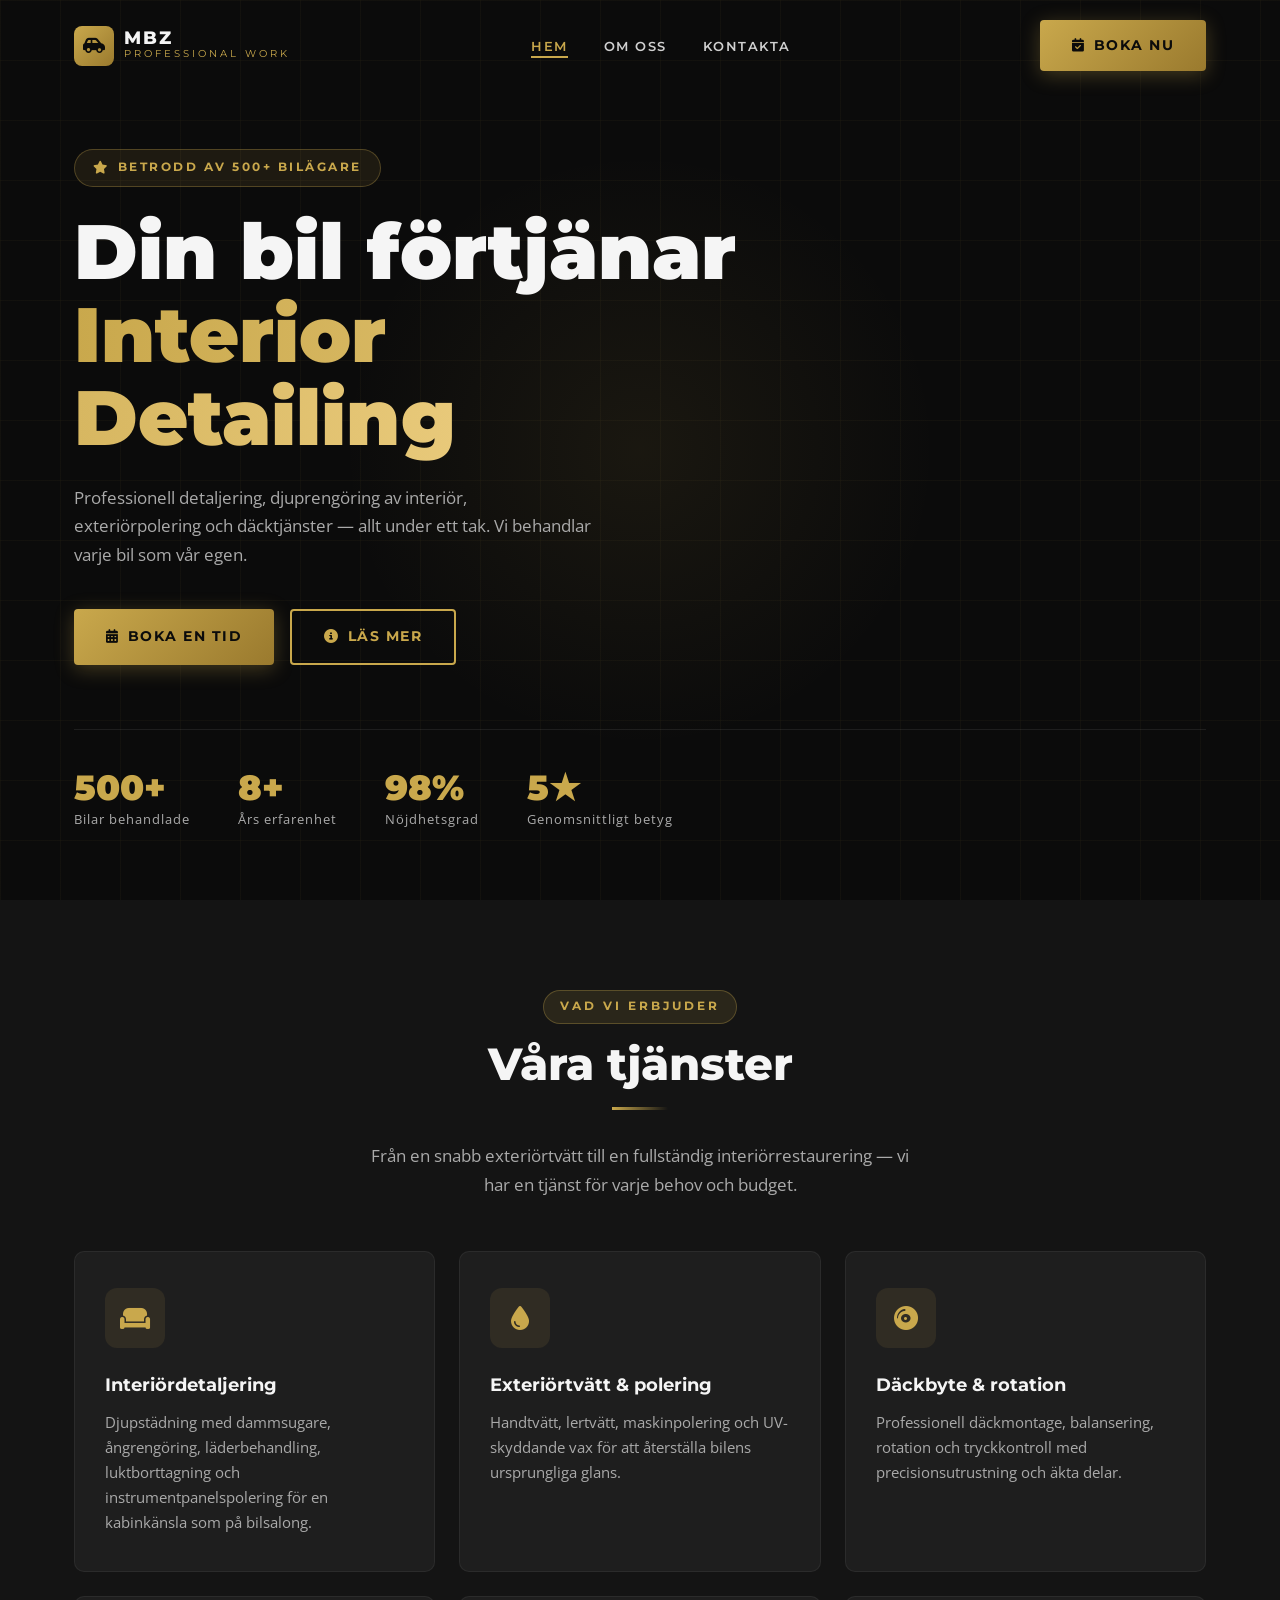
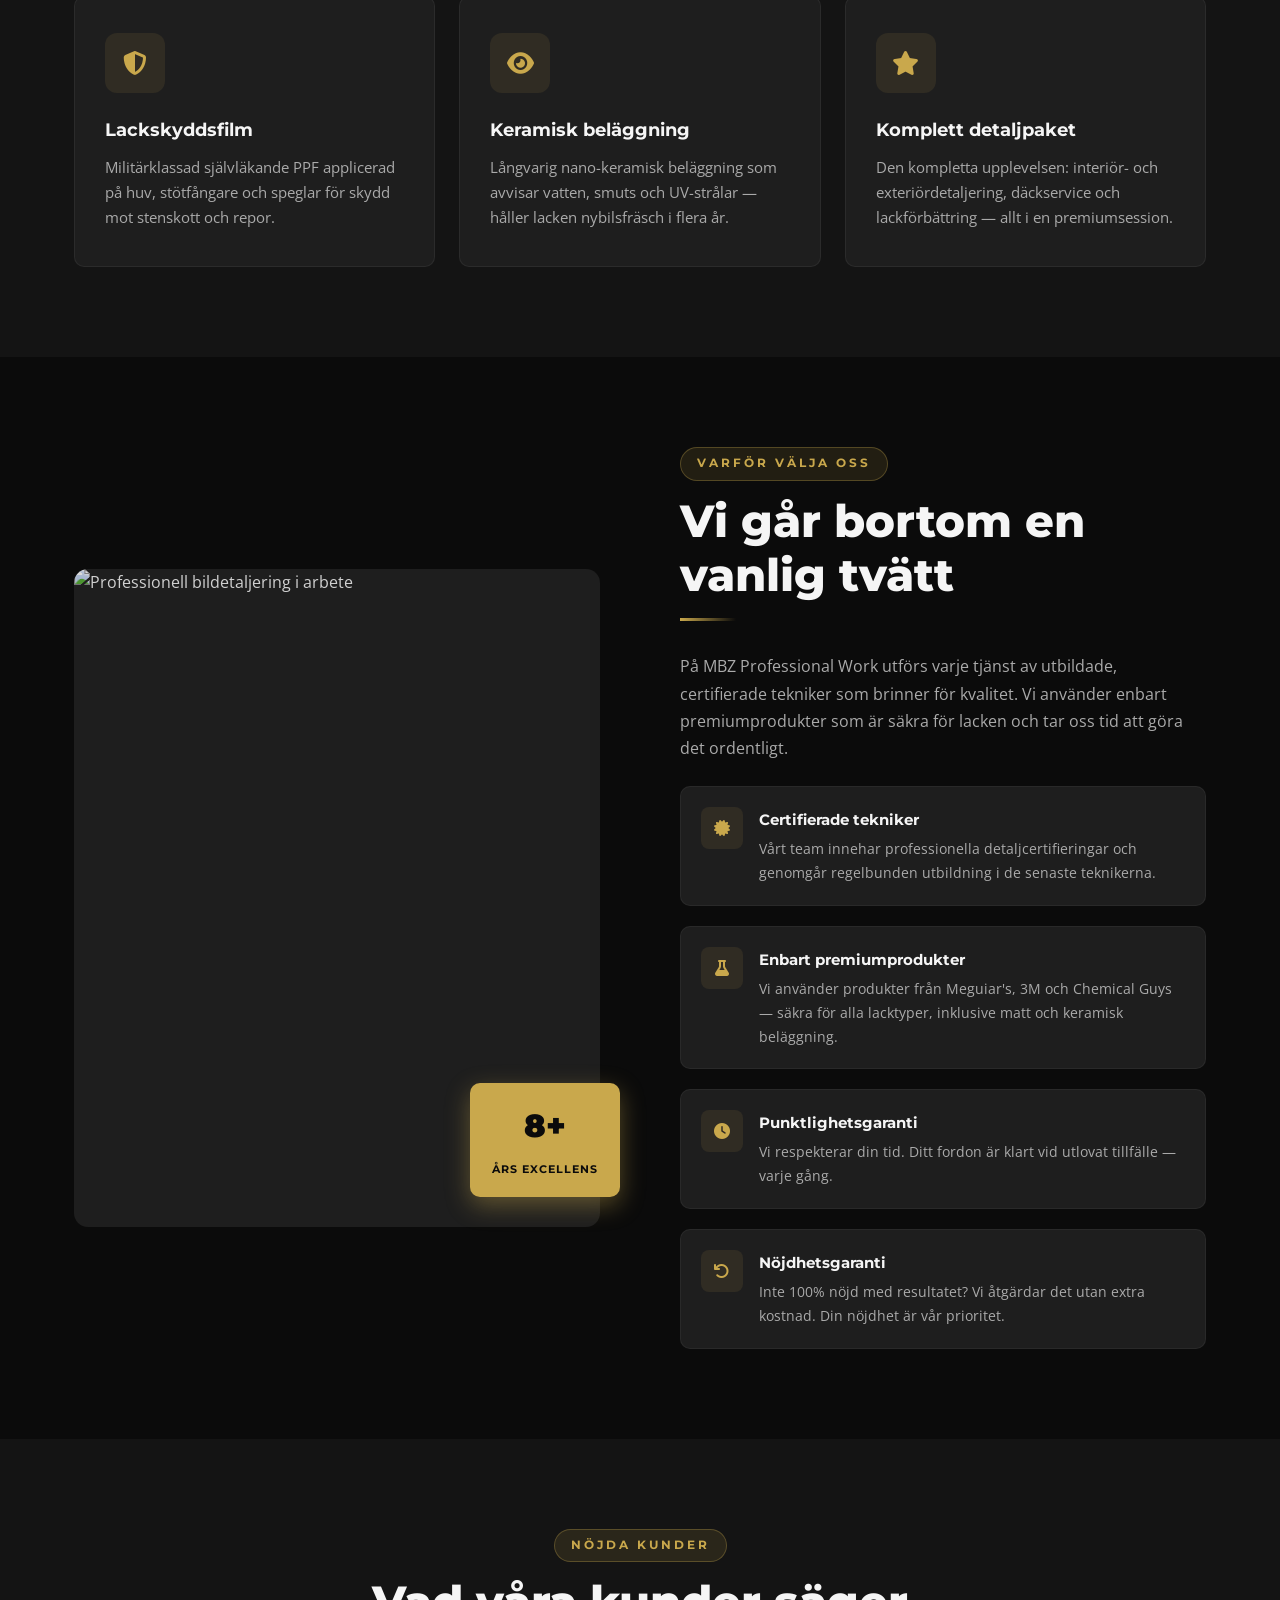
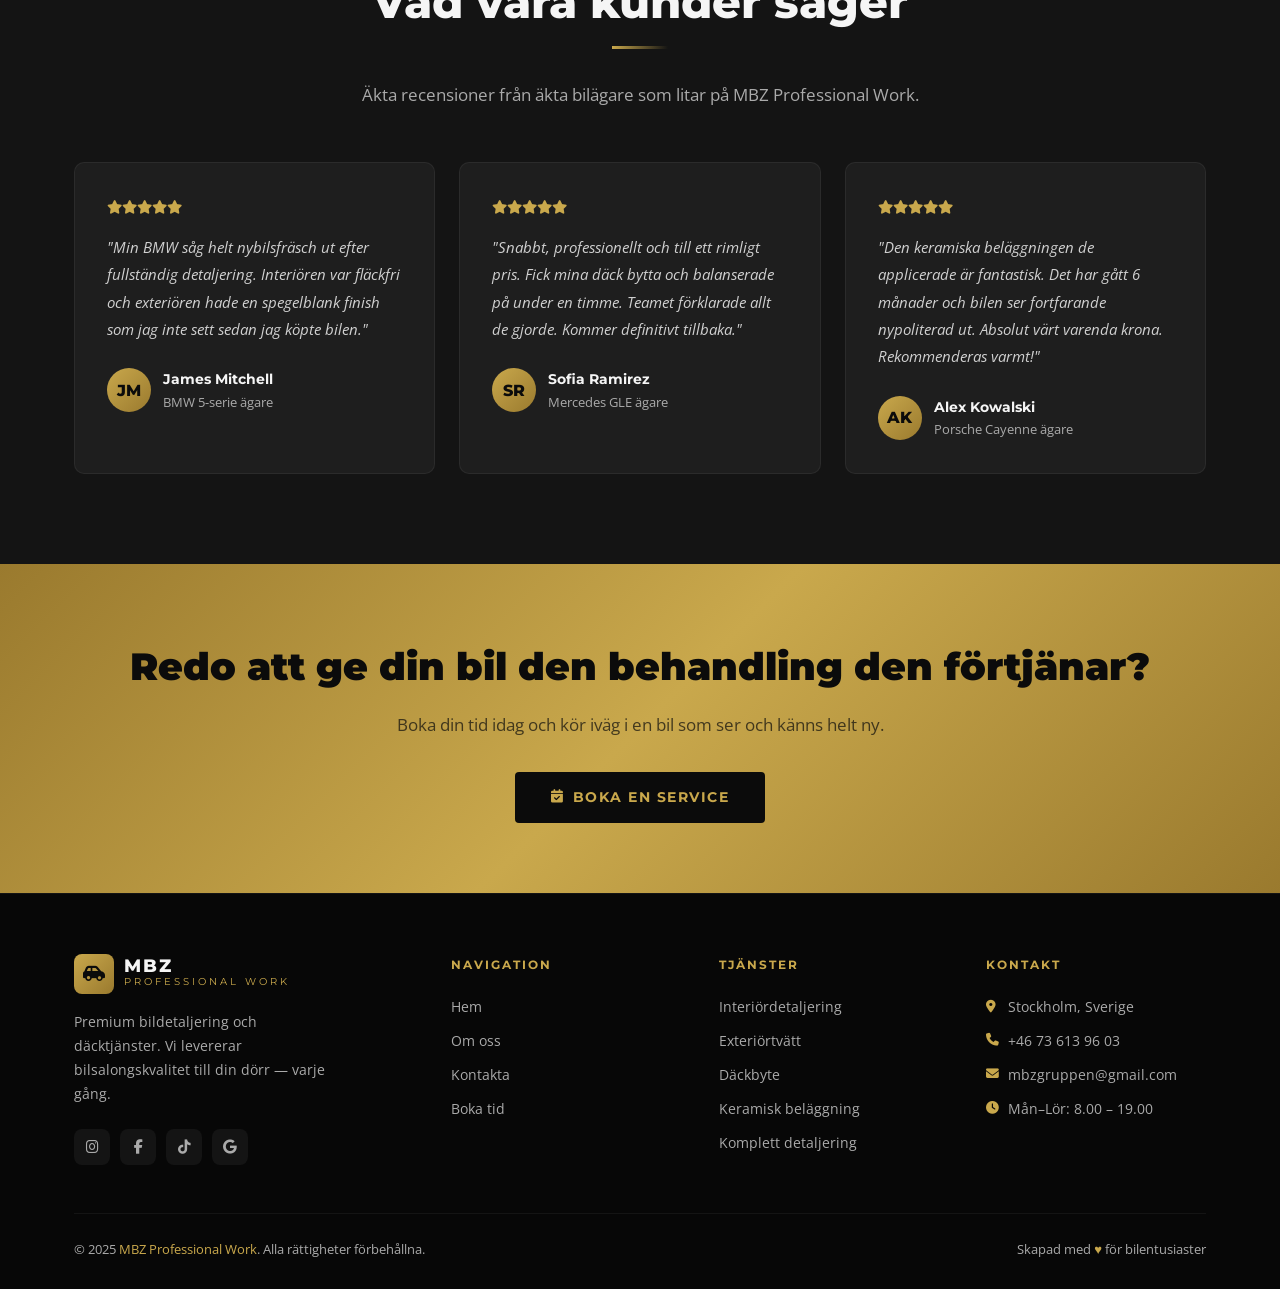
==== commit e438843d: "Update index.html" ====
--- a/index.html
+++ b/index.html
@@ -340,9 +340,9 @@
         <div class="footer-col">
           <h4>Kontakt</h4>
           <ul>
-            <li><i class="fas fa-map-marker-alt"></i> 245 Auto Lane, Detroit, MI</li>
-            <li><i class="fas fa-phone"></i> (313) 555-0192</li>
-            <li><i class="fas fa-envelope"></i> hello@mbzpro.com</li>
+            <li><i class="fas fa-map-marker-alt"></i> Stockholm, Sverige</li>
+            <li><i class="fas fa-phone"></i> +46 73 613 96 03</li>
+            <li><i class="fas fa-envelope"></i> mbzgruppen@gmail.com</li>
             <li><i class="fas fa-clock"></i> Mån–Lör: 8.00 – 19.00</li>
           </ul>
         </div>
@@ -365,4 +365,4 @@
   <script>AOS.init({ once: true, offset: 60, duration: 700 });</script>
   <script src="main.js"></script>
 </body>
-</html>+</html>
--- a/styles.css
+++ b/styles.css
@@ -63,7 +63,7 @@
 
 .section-title {
   font-family: var(--font-heading);
-  font-size: clamp(1.8rem, 3.5vw, 2.8rem);
+  font-size: clamp(1.6rem, 3.5vw, 2.8rem);
   font-weight: 800;
   line-height: 1.2;
   margin-bottom: 16px;
@@ -99,6 +99,7 @@
   border: none;
   cursor: pointer;
   transition: all var(--transition);
+  white-space: nowrap;
 }
 
 .btn-gold {
@@ -150,6 +151,7 @@
   align-items: center;
   gap: 10px;
   font-family: var(--font-heading);
+  flex-shrink: 0;
 }
 
 .logo-icon {
@@ -162,6 +164,7 @@
   justify-content: center;
   font-size: 1.1rem;
   color: var(--dark);
+  flex-shrink: 0;
 }
 
 .logo-text span:first-child {
@@ -217,9 +220,13 @@
   flex-direction: column;
   gap: 5px;
   cursor: pointer;
-  padding: 4px;
+  padding: 8px;
   background: none;
   border: none;
+  min-width: 44px;
+  min-height: 44px;
+  align-items: center;
+  justify-content: center;
 }
 .hamburger span {
   display: block;
@@ -246,22 +253,25 @@
 .mobile-menu.open { display: flex; }
 .mobile-menu a {
   font-family: var(--font-heading);
-  font-size: 1.6rem;
+  font-size: clamp(1.2rem, 5vw, 1.6rem);
   font-weight: 700;
   letter-spacing: 3px;
   text-transform: uppercase;
   color: var(--white);
   transition: color var(--transition);
+  padding: 8px 0;
 }
 .mobile-menu a:hover { color: var(--gold); }
 
 /* ===== HERO ===== */
 .hero {
   position: relative;
+  min-height: 100svh;
   min-height: 100vh;
   display: flex;
   align-items: center;
   overflow: hidden;
+  padding-top: 80px;
 }
 
 .hero-bg {
@@ -317,7 +327,7 @@
 
 .hero-title {
   font-family: var(--font-heading);
-  font-size: clamp(2.4rem, 6vw, 5rem);
+  font-size: clamp(2rem, 6vw, 5rem);
   font-weight: 900;
   line-height: 1.08;
   margin-bottom: 24px;
@@ -332,7 +342,7 @@
 
 .hero-sub {
   color: var(--gray);
-  font-size: 1.1rem;
+  font-size: 1.05rem;
   max-width: 520px;
   margin-bottom: 40px;
 }
@@ -342,14 +352,15 @@
 .hero-stats {
   position: relative;
   z-index: 2;
-  display: flex;
-  gap: 48px;
-  margin-top: 72px;
+  display: grid;
+  grid-template-columns: repeat(4, auto);
+  justify-content: start;
+  gap: 16px 48px;
+  margin-top: 64px;
   padding-top: 40px;
   border-top: 1px solid rgba(255,255,255,0.08);
 }
 
-.stat-item { }
 .stat-num {
   font-family: var(--font-heading);
   font-size: 2.2rem;
@@ -426,15 +437,7 @@
   margin-bottom: 10px;
 }
 
-.service-card p { color: var(--gray); font-size: 0.92rem; margin-bottom: 20px; }
-
-.service-price {
-  font-family: var(--font-heading);
-  font-size: 0.85rem;
-  font-weight: 700;
-  color: var(--gold);
-  letter-spacing: 1px;
-}
+.service-card p { color: var(--gray); font-size: 0.92rem; }
 
 /* ===== WHY US ===== */
 .why-us { background: var(--dark); }
@@ -519,7 +522,7 @@
 
 .testi-grid {
   display: grid;
-  grid-template-columns: repeat(auto-fit, minmax(300px, 1fr));
+  grid-template-columns: repeat(auto-fit, minmax(280px, 1fr));
   gap: 24px;
 }
 
@@ -580,7 +583,7 @@
 
 .cta-banner h2 {
   font-family: var(--font-heading);
-  font-size: clamp(1.6rem, 3vw, 2.4rem);
+  font-size: clamp(1.4rem, 3vw, 2.4rem);
   font-weight: 900;
   color: var(--dark);
   margin-bottom: 12px;
@@ -626,11 +629,11 @@
 .page-hero-content { position: relative; z-index: 1; }
 .page-hero h1 {
   font-family: var(--font-heading);
-  font-size: clamp(2.4rem, 5vw, 4rem);
+  font-size: clamp(2rem, 5vw, 4rem);
   font-weight: 900;
   margin-bottom: 16px;
 }
-.page-hero p { color: var(--gray); font-size: 1.1rem; max-width: 600px; }
+.page-hero p { color: var(--gray); font-size: 1.05rem; max-width: 600px; }
 
 .breadcrumb {
   display: flex;
@@ -639,6 +642,7 @@
   font-size: 0.82rem;
   color: var(--gray);
   margin-bottom: 20px;
+  flex-wrap: wrap;
 }
 .breadcrumb a { color: var(--gold); transition: opacity var(--transition); }
 .breadcrumb a:hover { opacity: 0.8; }
@@ -677,7 +681,7 @@
 
 .values-grid {
   display: grid;
-  grid-template-columns: repeat(auto-fit, minmax(240px, 1fr));
+  grid-template-columns: repeat(auto-fit, minmax(220px, 1fr));
   gap: 24px;
   margin-top: 56px;
 }
@@ -714,7 +718,7 @@
 
 .team-grid {
   display: grid;
-  grid-template-columns: repeat(auto-fit, minmax(240px, 1fr));
+  grid-template-columns: repeat(auto-fit, minmax(220px, 1fr));
   gap: 28px;
 }
 
@@ -805,10 +809,11 @@
   display: flex;
   gap: 12px;
   margin-top: 28px;
+  flex-wrap: wrap;
 }
 
 .social-btn {
-  width: 40px; height: 40px;
+  width: 44px; height: 44px;
   border-radius: 8px;
   background: rgba(255,255,255,0.05);
   border: 1px solid rgba(255,255,255,0.08);
@@ -862,6 +867,7 @@
   outline: none;
   transition: border-color var(--transition);
   width: 100%;
+  -webkit-appearance: none;
 }
 .form-group input::placeholder,
 .form-group textarea::placeholder { color: rgba(170,170,170,0.4); }
@@ -870,7 +876,14 @@
 .form-group select:focus,
 .form-group textarea:focus { border-color: var(--gold); }
 
-.form-group select { appearance: none; background-image: url("data:image/svg+xml,%3Csvg xmlns='http://www.w3.org/2000/svg' width='12' height='12' viewBox='0 0 12 12'%3E%3Cpath fill='%23c9a84c' d='M6 8L1 3h10z'/%3E%3C/svg%3E"); background-repeat: no-repeat; background-position: right 14px center; }
+.form-group select {
+  appearance: none;
+  -webkit-appearance: none;
+  background-image: url("data:image/svg+xml,%3Csvg xmlns='http://www.w3.org/2000/svg' width='12' height='12' viewBox='0 0 12 12'%3E%3Cpath fill='%23c9a84c' d='M6 8L1 3h10z'/%3E%3C/svg%3E");
+  background-repeat: no-repeat;
+  background-position: right 14px center;
+  background-color: var(--dark-4);
+}
 .form-group select option { background: var(--dark-3); }
 
 .form-group textarea { resize: vertical; min-height: 120px; }
@@ -902,7 +915,7 @@
 /* ===== HOURS ===== */
 .hours-grid {
   display: grid;
-  grid-template-columns: repeat(auto-fit, minmax(220px, 1fr));
+  grid-template-columns: repeat(auto-fit, minmax(200px, 1fr));
   gap: 16px;
   margin-top: 40px;
 }
@@ -942,7 +955,7 @@
 
 .footer-brand p { color: var(--gray); font-size: 0.88rem; margin: 16px 0 24px; max-width: 260px; }
 
-.footer-social { display: flex; gap: 10px; }
+.footer-social { display: flex; gap: 10px; flex-wrap: wrap; }
 .footer-social a {
   width: 36px; height: 36px;
   border-radius: 8px;
@@ -975,7 +988,7 @@
   color: var(--gray);
   font-size: 0.88rem;
 }
-.footer-col ul li i { color: var(--gold); font-size: 0.8rem; width: 14px; }
+.footer-col ul li i { color: var(--gold); font-size: 0.8rem; width: 14px; flex-shrink: 0; }
 
 .footer-bottom {
   border-top: 1px solid rgba(255,255,255,0.05);
@@ -992,7 +1005,7 @@
 /* ===== SCROLL TO TOP ===== */
 #scrollTop {
   position: fixed;
-  bottom: 30px; right: 30px;
+  bottom: 24px; right: 24px;
   width: 44px; height: 44px;
   background: var(--gold);
   color: var(--dark);
@@ -1012,28 +1025,144 @@
 /* ===== AOS CUSTOM ===== */
 [data-aos] { transition-duration: 700ms !important; }
 
-/* ===== RESPONSIVE ===== */
+/* ===== RESPONSIVE: TABLET (≤1024px) ===== */
 @media (max-width: 1024px) {
-  .why-grid, .about-story-grid { grid-template-columns: 1fr; gap: 48px; }
-  .why-badge-float { right: 16px; }
-  .footer-grid { grid-template-columns: 1fr 1fr; }
-  .contact-grid { grid-template-columns: 1fr; }
-}
-
+  .why-grid,
+  .about-story-grid {
+    grid-template-columns: 1fr;
+    gap: 48px;
+  }
+
+  .why-visual { max-width: 500px; margin: 0 auto; }
+
+  .why-img-box { aspect-ratio: 3/2; }
+
+  .why-badge-float {
+    right: 16px;
+    bottom: 16px;
+  }
+
+  .footer-grid { grid-template-columns: 1fr 1fr; gap: 36px; }
+
+  .contact-grid { grid-template-columns: 1fr; gap: 32px; }
+
+  .hero-stats {
+    grid-template-columns: repeat(2, auto);
+    gap: 24px 48px;
+  }
+}
+
+/* ===== RESPONSIVE: MOBILE (≤768px) ===== */
 @media (max-width: 768px) {
   .nav-links, .nav-cta { display: none; }
   .hamburger { display: flex; }
-  .hero-stats { flex-wrap: wrap; gap: 28px; }
-  .form-row { grid-template-columns: 1fr; }
-  .footer-grid { grid-template-columns: 1fr; gap: 32px; }
+
+  .section-pad { padding: 60px 0; }
+  .container { padding: 0 18px; }
+
+  /* Hero */
+  .hero { padding-top: 70px; padding-bottom: 48px; min-height: unset; }
+  .hero-badge { font-size: 0.65rem; letter-spacing: 1.5px; padding: 7px 14px; }
+  .hero-sub { font-size: 0.97rem; margin-bottom: 32px; }
+  .hero-btns { flex-direction: column; gap: 12px; }
+  .hero-btns .btn { justify-content: center; width: 100%; max-width: 320px; }
+  .hero-stats {
+    grid-template-columns: 1fr 1fr;
+    gap: 20px 24px;
+    margin-top: 48px;
+    padding-top: 32px;
+    justify-content: start;
+  }
+  .stat-num { font-size: 1.8rem; }
+
+  /* Services */
+  .services-grid {
+    grid-template-columns: 1fr;
+    gap: 16px;
+  }
+  .service-card { padding: 28px 22px; }
+
+  /* Why us */
+  .why-visual { max-width: 100%; }
+  .why-img-box { aspect-ratio: 4/3; }
+  .why-badge-float {
+    right: 12px;
+    bottom: 12px;
+    padding: 12px 16px;
+  }
+  .why-badge-float strong { font-size: 1.5rem; }
+  .why-feature { padding: 16px; }
+
+  /* Testimonials */
+  .testi-grid { grid-template-columns: 1fr; }
+  .testi-card { padding: 24px 20px; }
+
+  /* CTA Banner */
+  .cta-banner { padding: 48px 0; }
+  .cta-banner p { font-size: 0.95rem; }
+  .btn-dark { width: 100%; max-width: 320px; justify-content: center; }
+
+  /* Form */
+  .form-row { grid-template-columns: 1fr; gap: 0; }
+  .contact-form-wrap { padding: 24px 20px; }
+  .contact-info-card { padding: 24px 20px; }
+
+  /* Footer */
+  .footer-grid { grid-template-columns: 1fr; gap: 28px; }
   .footer-bottom { text-align: center; justify-content: center; }
-  .section-pad { padding: 64px 0; }
-  .contact-form-wrap { padding: 28px; }
-  .contact-info-card { padding: 24px; }
-}
-
+  .footer-brand p { max-width: 100%; }
+
+  /* Page hero */
+  .page-hero { padding: 120px 0 52px; }
+
+  /* About */
+  .about-story-grid { gap: 32px; }
+  .values-grid { grid-template-columns: 1fr 1fr; gap: 16px; }
+  .value-card { padding: 22px 18px; }
+
+  /* Map */
+  .map-box iframe { height: 280px; }
+
+  /* Hours */
+  .hours-grid { grid-template-columns: 1fr 1fr; gap: 12px; }
+  .hours-card { padding: 16px; }
+}
+
+/* ===== RESPONSIVE: SMALL MOBILE (≤480px) ===== */
 @media (max-width: 480px) {
-  .hero-btns { flex-direction: column; }
-  .hero-btns .btn { justify-content: center; }
+  .container { padding: 0 16px; }
+
+  .section-title { font-size: clamp(1.4rem, 7vw, 1.9rem); }
+  .section-sub { font-size: 0.95rem; margin-bottom: 36px; }
+
+  /* Hero */
+  .hero-stats { grid-template-columns: 1fr 1fr; gap: 16px 16px; }
+  .stat-num { font-size: 1.6rem; }
+  .stat-label { font-size: 0.72rem; }
+
+  /* Why badge — keep it inside the image */
+  .why-badge-float {
+    right: 10px;
+    bottom: 10px;
+    padding: 10px 14px;
+  }
+  .why-badge-float strong { font-size: 1.3rem; }
+  .why-badge-float span { font-size: 0.62rem; }
+
+  /* Testimonials */
+  .testi-text { font-size: 0.9rem; }
+
+  /* Values / Hours */
+  .values-grid { grid-template-columns: 1fr; }
+  .hours-grid { grid-template-columns: 1fr; }
+
+  /* Footer */
   .footer-grid { grid-template-columns: 1fr; }
-}+
+  /* Form */
+  .contact-form-wrap { padding: 20px 16px; }
+  .contact-info-card { padding: 20px 16px; }
+
+  /* Scroll top */
+  #scrollTop { bottom: 16px; right: 16px; }
+}
